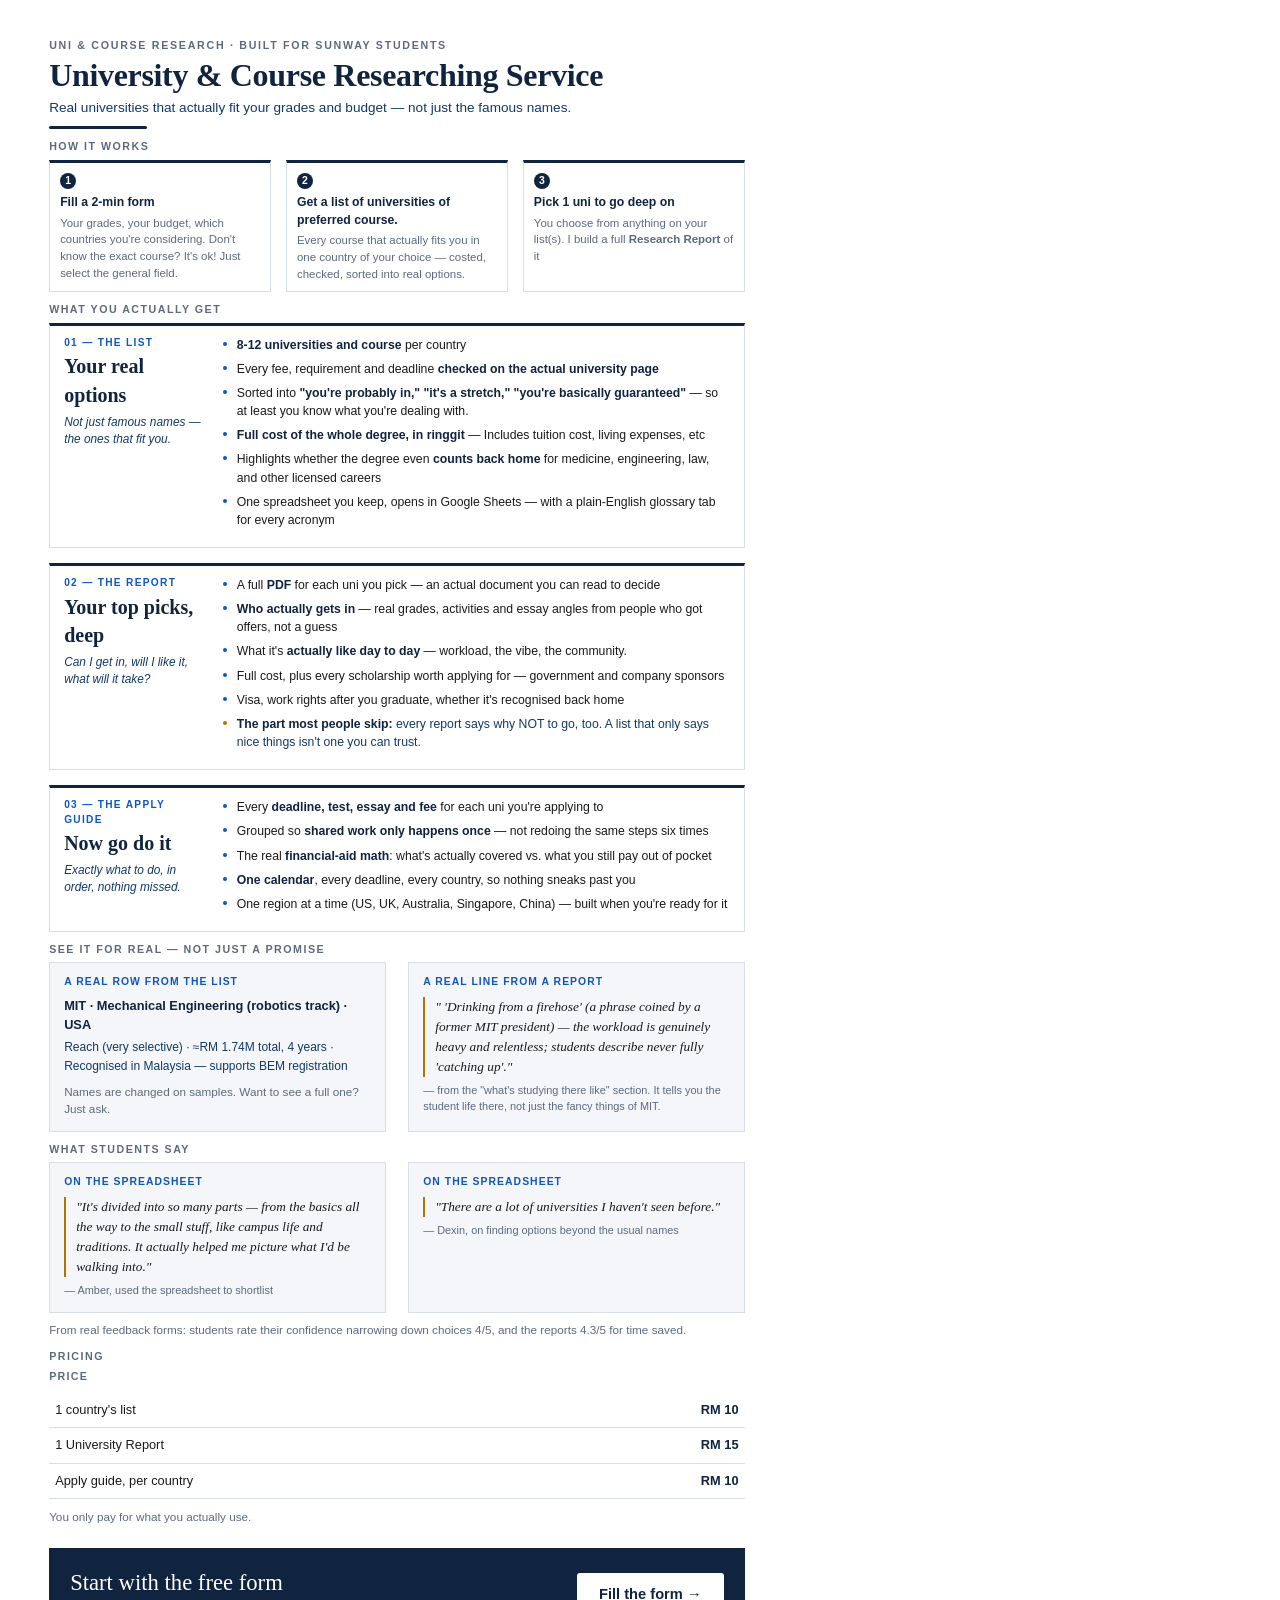
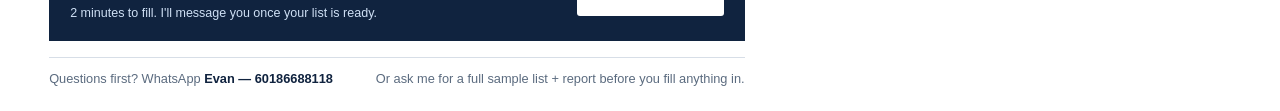
==== sales/pitch/university-research-service-poster.html @ edc5aa47 "updated my posters" ====
<!DOCTYPE html>
<html lang="en">

<head>
  <meta charset="utf-8">
  <title>Where should I actually apply?</title>
  <style>
    @page {
      size: A4;
      margin: 0;
    }

    * {
      margin: 0;
      padding: 0;
      box-sizing: border-box;
    }

    :root {
      --navy: #10233f;
      --navy2: #123a66;
      --ink: #1a1a1a;
      --gray: #5b6b7f;
      --line: #d7dee7;
      --wash: #f4f6f9;
      --accent: #1157b8;
      --gold: #b07407;
      --free: #17784a;
      --freewash: #eaf6ef;
    }

    html,
    body {
      -webkit-print-color-adjust: exact;
      print-color-adjust: exact;
    }

    body {
      font-family: "Segoe UI", "Helvetica Neue", Arial, sans-serif;
      color: var(--ink);
      font-size: 9.4pt;
      line-height: 1.44;
    }

    .page {
      width: 210mm;
      padding: 10mm 13mm 6mm;
    }

    .serif {
      font-family: Georgia, "Times New Roman", serif;
    }

    /* header */
    .kicker {
      font-size: 8pt;
      letter-spacing: .16em;
      text-transform: uppercase;
      color: var(--gray);
      font-weight: 600;
    }

    h1 {
      font-family: Georgia, serif;
      font-size: 24pt;
      line-height: 1.08;
      color: var(--navy);
      margin: 5px 0 5px;
      letter-spacing: -.01em;
    }

    .sub {
      color: var(--navy2);
      font-size: 10.2pt;
    }

    .rule {
      height: 3px;
      width: 26mm;
      background: var(--navy);
      margin: 9px 0 0;
      border-radius: 2px;
    }

    .pagebreak {
      break-before: page;
      page-break-before: always;
    }

    .sectlabel {
      font-size: 8pt;
      letter-spacing: .14em;
      text-transform: uppercase;
      color: var(--gray);
      font-weight: 700;
      margin: 10px 0 5px;
    }

    /* how it works — 4 steps, doubles as onboarding */
    .steps {
      display: flex;
      gap: 4mm;
      margin-top: 2px;
    }

    .step {
      flex: 1;
      border: 1px solid var(--line);
      border-top: 3px solid var(--navy);
      background: #fff;
      padding: 8px 10px 9px;
    }

    .step .sn {
      display: inline-flex;
      align-items: center;
      justify-content: center;
      width: 16px;
      height: 16px;
      border-radius: 50%;
      background: var(--navy);
      color: #fff;
      font-size: 7.8pt;
      font-weight: 800;
      margin-bottom: 5px;
    }

    .step .stitle {
      font-weight: 700;
      color: var(--navy);
      font-size: 9.2pt;
      margin-bottom: 3px;
    }

    .step .sdesc {
      color: var(--gray);
      font-size: 8.6pt;
      line-height: 1.45;
    }

    .step .tag {
      display: inline-block;
      margin-top: 5px;
      font-size: 7.4pt;
      font-weight: 700;
      letter-spacing: .04em;
      padding: 1.5px 6px;
      border-radius: 3px;
    }

    .step .tag.free {
      background: var(--freewash);
      color: var(--free);
    }

    .step .tag.paid {
      background: var(--wash);
      color: var(--gray);
    }

    /* products — vertical stack, full-width cards */
    .products {
      display: flex;
      flex-direction: column;
      gap: 4mm;
    }

    .prod {
      display: flex;
      gap: 5mm;
      border: 1px solid var(--line);
      border-top: 3px solid var(--navy);
      background: #fff;
      padding: 10px 14px 12px;
      break-inside: avoid;
    }

    .prod .trail {
      flex: 0 0 21%;
    }

    .prod .pnum {
      font-size: 7.6pt;
      font-weight: 800;
      letter-spacing: .13em;
      text-transform: uppercase;
      color: var(--accent);
    }

    .prod h3 {
      font-family: Georgia, serif;
      font-size: 15pt;
      color: var(--navy);
      margin: 2px 0 4px;
    }

    .prod .one {
      color: var(--navy2);
      font-size: 8.9pt;
      font-style: italic;
    }

    .prod ul {
      flex: 1;
      list-style: none;
    }

    .prod li {
      position: relative;
      padding-left: 14px;
      margin-bottom: 6px;
      font-size: 9.2pt;
      line-height: 1.48;
      break-inside: avoid;
    }

    .prod li::before {
      content: "";
      position: absolute;
      left: 0;
      top: 6px;
      width: 4px;
      height: 4px;
      background: var(--accent);
      border-radius: 50%;
    }

    .prod li b {
      color: var(--navy);
    }

    .prod li.honest {
      color: var(--navy2);
    }

    .prod li.honest::before {
      background: var(--gold);
    }

    /* real examples */
    .examples {
      display: flex;
      gap: 6mm;
      margin-top: 4px;
    }

    .exbox {
      flex: 1;
      border: 1px solid var(--line);
      background: var(--wash);
      padding: 12px 14px 13px;
    }

    .exbox .extag {
      font-size: 7.8pt;
      font-weight: 800;
      letter-spacing: .1em;
      text-transform: uppercase;
      color: var(--accent);
      margin-bottom: 7px;
    }

    .exbox .row1 {
      font-size: 9.6pt;
      color: var(--navy);
      font-weight: 700;
    }

    .exbox .row2 {
      font-size: 9pt;
      color: var(--navy2);
      margin-top: 4px;
      line-height: 1.55;
    }

    .exbox blockquote {
      font-family: Georgia, serif;
      font-style: italic;
      font-size: 10pt;
      color: var(--ink);
      border-left: 2px solid var(--gold);
      padding-left: 10px;
      margin: 6px 0 6px;
      line-height: 1.5;
    }

    .exbox .who {
      font-size: 8.2pt;
      color: var(--gray);
    }

    .askme {
      margin-top: 9px;
      font-size: 8.8pt;
      color: var(--gray);
    }

    /* pricing */
    .price-wrap {
      display: flex;
      gap: 8mm;
      align-items: stretch;
      margin-top: 4px;
    }

    .price-free {
      flex: 0 0 40%;
      background: var(--freewash);
      border: 1px solid #bfe3cf;
      border-top: 3px solid var(--free);
      padding: 13px 16px;
    }

    .price-free .ptag {
      font-size: 8pt;
      font-weight: 800;
      letter-spacing: .12em;
      text-transform: uppercase;
      color: var(--free);
    }

    .price-free .pbig {
      font-family: Georgia, serif;
      font-size: 17pt;
      color: var(--navy);
      margin: 4px 0 8px;
    }

    .price-free ul {
      list-style: none;
      font-size: 9.4pt;
    }

    .price-free li {
      padding-left: 14px;
      position: relative;
      margin-bottom: 6px;
    }

    .price-free li::before {
      content: "✓";
      position: absolute;
      left: 0;
      color: var(--free);
      font-weight: 800;
      font-size: 8pt;
    }

    table.topup {
      flex: 1;
      border-collapse: collapse;
      font-size: 9.6pt;
      align-self: center;
    }

    table.topup caption {
      text-align: left;
      font-size: 8pt;
      font-weight: 800;
      letter-spacing: .12em;
      text-transform: uppercase;
      color: var(--gray);
      margin-bottom: 8px;
    }

    table.topup td {
      padding: 8px 6px;
      border-bottom: 1px solid var(--line);
    }

    table.topup td:last-child {
      text-align: right;
      font-weight: 700;
      color: var(--navy);
      white-space: nowrap;
    }

    .price-note {
      margin-top: 10px;
      font-size: 8.8pt;
      color: var(--gray);
      grid-column: 1 / -1;
    }

    /* CTA */
    .cta {
      margin-top: 22px;
      border: 1.5px solid var(--navy);
      background: var(--navy);
      padding: 18px 20px;
      display: flex;
      align-items: center;
      justify-content: space-between;
      gap: 14px;
    }

    .cta a {
      color: #fff;
      text-decoration: none;
    }

    .cta .ctatext {
      color: #fff;
    }

    .cta .ctatext .big {
      font-family: Georgia, serif;
      font-size: 17pt;
      display: block;
    }

    .cta .ctatext .small {
      font-size: 9.4pt;
      color: #cfe0f5;
      display: block;
      margin-top: 4px;
    }

    .cta .btn {
      background: #fff;
      color: var(--navy);
      font-weight: 800;
      font-size: 11pt;
      padding: 11px 22px;
      border-radius: 3px;
      white-space: nowrap;
    }

    .foot {
      margin-top: 16px;
      padding-top: 12px;
      border-top: 1px solid var(--line);
      font-size: 9.6pt;
      color: var(--gray);
      display: flex;
      justify-content: space-between;
    }

    .foot b {
      color: var(--navy);
    }

    .foot a {
      color: var(--accent);
      text-decoration: none;
    }
  </style>
</head>

<body>
  <div class="page">

    <div class="kicker">Uni &amp; course research · built for Sunway Students</div>
    <h1>University & Course Researching Service</h1>
    <div class="sub">Real universities that actually fit your grades and budget — not just the famous
      names.</div>
    <div class="rule"></div>

    <div class="sectlabel">How it works</div>
    <div class="steps">
      <div class="step">
        <div class="sn">1</div>
        <div class="stitle">Fill a 2-min form</div>
        <div class="sdesc">Your grades, your budget, which countries you're considering. Don't know the exact course?
          It's ok! Just select the general field.
        </div>
      </div>
      <div class="step">
        <div class="sn">2</div>
        <div class="stitle">Get a list of universities of preferred course.</div>
        <div class="sdesc">Every course that actually fits you in one country of your choice — costed,
          checked, sorted into real options.</div>
      </div>
      <div class="step">
        <div class="sn">3</div>
        <div class="stitle">Pick 1 uni to go deep on</div>
        <div class="sdesc">You choose from anything on your list(s). I build a full <b>Research Report</b> of it</div>
      </div>
    </div>

    <div class="sectlabel">What you actually get</div>
    <div class="products">

      <div class="prod">
        <div class="trail">
          <div class="pnum">01 — The List</div>
          <h3>Your real options</h3>
          <div class="one">Not just famous names — the ones that fit you.</div>
        </div>
        <ul>
          <li><b>8-12 universities and course</b> per country</li>
          <li>Every fee, requirement and deadline <b>checked on the actual university page</b></li>
          <li>Sorted into <b>"you're probably in," "it's a stretch," "you're basically guaranteed"</b> —
            so at least you know what you're dealing with.</li>
          <li><b>Full cost of the whole degree, in ringgit</b> — Includes tuition cost, living expenses, etc</li>
          <li>Highlights whether the degree even <b>counts back home</b> for medicine, engineering, law, and
            other licensed careers</li>
          <li>One spreadsheet you keep, opens in Google Sheets — with a plain-English glossary tab for
            every acronym</li>
        </ul>
      </div>

      <div class="prod">
        <div class="trail">
          <div class="pnum">02 — The Report</div>
          <h3>Your top picks, deep</h3>
          <div class="one">Can I get in, will I like it, what will it take?</div>
        </div>
        <ul>
          <li>A full <b>PDF</b> for each uni you pick — an actual document you
            can read to decide</li>
          <li><b>Who actually gets in</b> — real grades, activities and essay angles from people who
            got offers, not a guess</li>
          <li>What it's <b>actually like day to day</b> — workload, the vibe, the community. </li>
          <li>Full cost, plus every scholarship worth applying for — government and company sponsors</li>
          <li>Visa, work rights after you graduate, whether it's recognised back home</li>
          <li class="honest"><b>The part most people skip:</b> every report says why NOT to go, too. A
            list that only says nice things isn't one you can trust.</li>
        </ul>
      </div>

      <div class="prod">
        <div class="trail">
          <div class="pnum">03 — The Apply Guide</div>
          <h3>Now go do it</h3>
          <div class="one">Exactly what to do, in order, nothing missed.</div>
        </div>
        <ul>
          <li>Every <b>deadline, test, essay and fee</b> for each uni you're applying to</li>
          <li>Grouped so <b>shared work only happens once</b> — not redoing the same steps six times</li>
          <li>The real <b>financial-aid math</b>: what's actually covered vs. what you still pay out of
            pocket</li>
          <li><b>One calendar</b>, every deadline, every country, so nothing sneaks past you</li>
          <li>One region at a time (US, UK, Australia, Singapore, China) — built when you're ready for
            it</li>
        </ul>
      </div>

    </div>

    <div class="sectlabel pagebreak">See it for real — not just a promise</div>
    <div class="examples">
      <div class="exbox">
        <div class="extag">A real row from the list</div>
        <div class="row1">MIT · Mechanical Engineering (robotics track) · USA</div>
        <div class="row2">Reach (very selective) · ≈RM 1.74M total, 4 years · Recognised in Malaysia —
          supports BEM registration</div>
        <div class="askme">Names are changed on samples. Want to see a full one? Just ask.</div>
      </div>
      <div class="exbox">
        <div class="extag">A real line from a report</div>
        <blockquote>" 'Drinking from a firehose' (a phrase coined by a former MIT president) — the
          workload is genuinely heavy and relentless; students describe never fully 'catching up'."</blockquote>
        <div class="who">— from the "what's studying there like" section. It tells you the student life there, not
          just the fancy things of MIT.</div>
      </div>
    </div>

    <div class="sectlabel">What students say</div>
    <div class="examples">
      <div class="exbox">
        <div class="extag">On the spreadsheet</div>
        <blockquote>"It's divided into so many parts — from the basics all the way to the small
          stuff, like campus life and traditions. It actually helped me picture what I'd be walking
          into."</blockquote>
        <div class="who">— Amber, used the spreadsheet to shortlist</div>
      </div>
      <div class="exbox">
        <div class="extag">On the spreadsheet</div>
        <blockquote>"There are a lot of universities I haven't seen before."</blockquote>
        <div class="who">— Dexin, on finding options beyond the usual names</div>
      </div>
    </div>
    <div class="askme">From real feedback forms: students rate their confidence narrowing down
      choices 4/5, and the reports 4.3/5 for time saved.</div>

    <div class="sectlabel">Pricing</div>
    <div class="price-wrap">
      <table class="topup">
        <caption>Price</caption>
        <tr>
          <td>1 country's list</td>
          <td>RM 10</td>
        </tr>
        <tr>
          <td>1 University Report</td>
          <td>RM 15 </td>
        </tr>
        <tr>
          <td>Apply guide, per country</td>
          <td>RM 10</td>
        </tr>
      </table>
    </div>
    <div class="price-note">You only pay for what you actually use.</div>

    <div class="cta">
      <div class="ctatext">
        <span class="big">Start with the free form</span>
        <span class="small">2 minutes to fill. I'll message you once your list is ready.</span>
      </div>
      <a class="btn"
        href="https://docs.google.com/forms/d/e/1FAIpQLSdm9Cxf48h4wC5dTIrXtHdYfvLbLitpDePYLxx8w0Y2hJ_RbA/viewform?usp=dialog">Fill
        the form →</a>
    </div>

    <div class="foot">
      <span>Questions first? WhatsApp <b>Evan — 60186688118</b></span>
      <span>Or ask me for a full sample list + report before you fill anything in.</span>
    </div>

  </div>
</body>

</html>
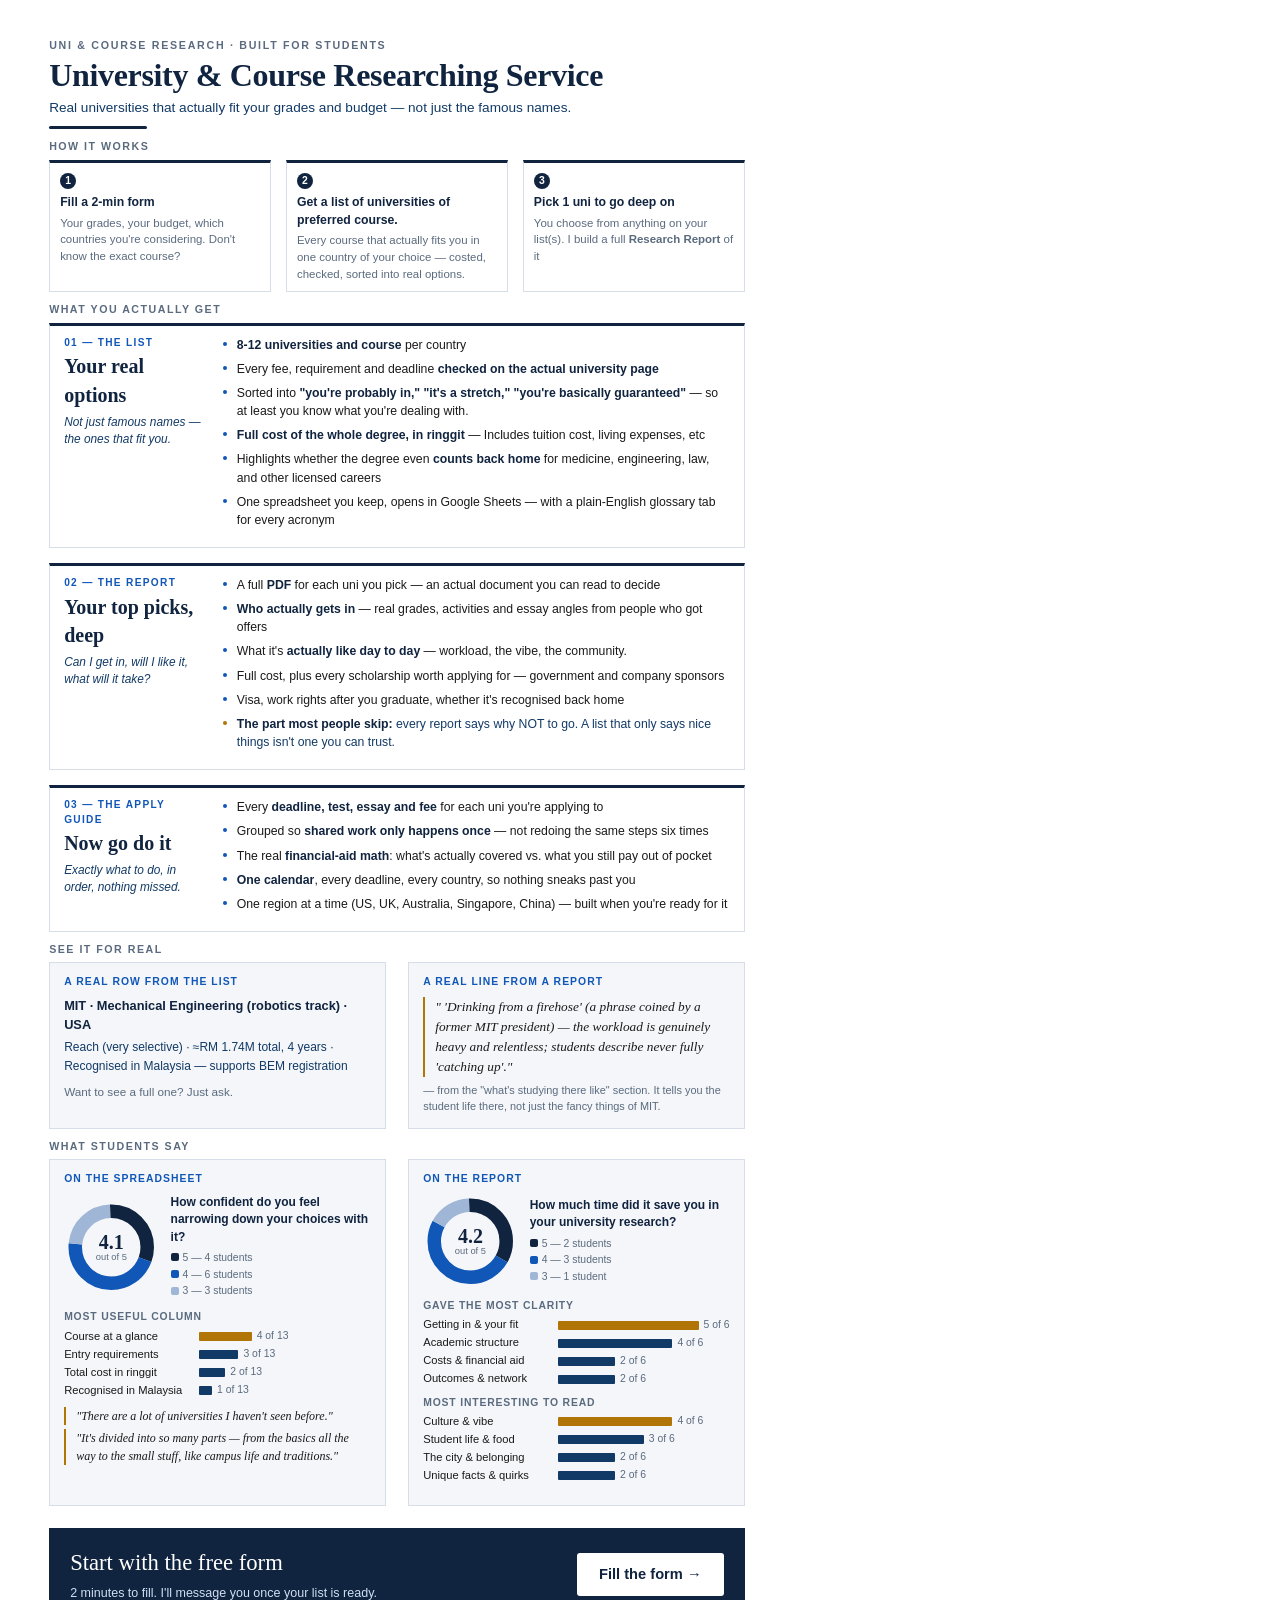
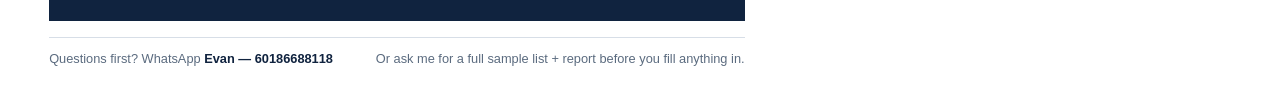
==== commit 3f4aa8ad: "updated the service poster" ====
--- a/sales/pitch/university-research-service-poster.html
+++ b/sales/pitch/university-research-service-poster.html
@@ -295,6 +295,124 @@
       color: var(--gray);
     }
 
+    /* feedback charts */
+    .fbhead {
+      display: flex;
+      align-items: center;
+      gap: 12px;
+      margin-bottom: 10px;
+    }
+
+    .donut {
+      position: relative;
+      width: 25mm;
+      height: 25mm;
+      flex: 0 0 25mm;
+    }
+
+    .donut svg {
+      width: 100%;
+      height: 100%;
+      transform: rotate(-90deg);
+    }
+
+    .donut .dval {
+      position: absolute;
+      inset: 0;
+      display: flex;
+      flex-direction: column;
+      align-items: center;
+      justify-content: center;
+      line-height: 1.05;
+    }
+
+    .donut .dval b {
+      font-family: Georgia, serif;
+      font-size: 15pt;
+      color: var(--navy);
+    }
+
+    .donut .dval span {
+      font-size: 7pt;
+      color: var(--gray);
+    }
+
+    .fbq {
+      font-size: 9pt;
+      font-weight: 700;
+      color: var(--navy);
+      margin-bottom: 4px;
+    }
+
+    .legend {
+      font-size: 7.8pt;
+      color: var(--gray);
+      line-height: 1.6;
+    }
+
+    .legend i {
+      display: inline-block;
+      width: 8px;
+      height: 8px;
+      border-radius: 2px;
+      margin-right: 4px;
+      vertical-align: -0.5px;
+    }
+
+    .bars {
+      margin-bottom: 9px;
+    }
+
+    .bars .btitle {
+      font-size: 7.8pt;
+      font-weight: 800;
+      letter-spacing: .08em;
+      text-transform: uppercase;
+      color: var(--gray);
+      margin-bottom: 4px;
+    }
+
+    .bar {
+      display: grid;
+      grid-template-columns: 42% 1fr;
+      align-items: center;
+      gap: 6px;
+      margin-bottom: 3px;
+      font-size: 8.4pt;
+    }
+
+    .bar .blabel {
+      color: var(--ink);
+      line-height: 1.2;
+    }
+
+    .bar .btrack {
+      display: flex;
+      align-items: center;
+      gap: 5px;
+    }
+
+    .bar .bfill {
+      height: 9px;
+      background: var(--navy2);
+      border-radius: 1px;
+    }
+
+    .bar.top .bfill {
+      background: var(--gold);
+    }
+
+    .bar .bnum {
+      font-size: 7.8pt;
+      color: var(--gray);
+      white-space: nowrap;
+    }
+
+    .exbox blockquote.sm {
+      font-size: 9pt;
+      margin: 4px 0;
+    }
+
     /* pricing */
     .price-wrap {
       display: flex;
@@ -450,7 +568,7 @@
 <body>
   <div class="page">
 
-    <div class="kicker">Uni &amp; course research · built for Sunway Students</div>
+    <div class="kicker">Uni &amp; course research · built for Students</div>
     <h1>University & Course Researching Service</h1>
     <div class="sub">Real universities that actually fit your grades and budget — not just the famous
       names.</div>
@@ -462,7 +580,6 @@
         <div class="sn">1</div>
         <div class="stitle">Fill a 2-min form</div>
         <div class="sdesc">Your grades, your budget, which countries you're considering. Don't know the exact course?
-          It's ok! Just select the general field.
         </div>
       </div>
       <div class="step">
@@ -510,11 +627,11 @@
           <li>A full <b>PDF</b> for each uni you pick — an actual document you
             can read to decide</li>
           <li><b>Who actually gets in</b> — real grades, activities and essay angles from people who
-            got offers, not a guess</li>
+            got offers</li>
           <li>What it's <b>actually like day to day</b> — workload, the vibe, the community. </li>
           <li>Full cost, plus every scholarship worth applying for — government and company sponsors</li>
           <li>Visa, work rights after you graduate, whether it's recognised back home</li>
-          <li class="honest"><b>The part most people skip:</b> every report says why NOT to go, too. A
+          <li class="honest"><b>The part most people skip:</b> every report says why NOT to go. A
             list that only says nice things isn't one you can trust.</li>
         </ul>
       </div>
@@ -538,14 +655,14 @@
 
     </div>
 
-    <div class="sectlabel pagebreak">See it for real — not just a promise</div>
+    <div class="sectlabel pagebreak">See it for real</div>
     <div class="examples">
       <div class="exbox">
         <div class="extag">A real row from the list</div>
         <div class="row1">MIT · Mechanical Engineering (robotics track) · USA</div>
         <div class="row2">Reach (very selective) · ≈RM 1.74M total, 4 years · Recognised in Malaysia —
           supports BEM registration</div>
-        <div class="askme">Names are changed on samples. Want to see a full one? Just ask.</div>
+        <div class="askme">Want to see a full one? Just ask.</div>
       </div>
       <div class="exbox">
         <div class="extag">A real line from a report</div>
@@ -560,39 +677,92 @@
     <div class="examples">
       <div class="exbox">
         <div class="extag">On the spreadsheet</div>
-        <blockquote>"It's divided into so many parts — from the basics all the way to the small
-          stuff, like campus life and traditions. It actually helped me picture what I'd be walking
-          into."</blockquote>
-        <div class="who">— Amber, used the spreadsheet to shortlist</div>
-      </div>
+        <div class="fbhead">
+          <div class="donut">
+            <svg viewBox="0 0 42 42">
+              <circle cx="21" cy="21" r="16" fill="none" stroke="#e3e8ef" stroke-width="6" />
+              <circle cx="21" cy="21" r="16" fill="none" stroke="#10233f" stroke-width="6" pathLength="100"
+                stroke-dasharray="30.77 69.23" stroke-dashoffset="0" />
+              <circle cx="21" cy="21" r="16" fill="none" stroke="#1157b8" stroke-width="6" pathLength="100"
+                stroke-dasharray="46.15 53.85" stroke-dashoffset="-30.77" />
+              <circle cx="21" cy="21" r="16" fill="none" stroke="#9fb6d6" stroke-width="6" pathLength="100"
+                stroke-dasharray="23.08 76.92" stroke-dashoffset="-76.92" />
+            </svg>
+            <div class="dval"><b>4.1</b><span>out of 5</span></div>
+          </div>
+          <div>
+            <div class="fbq">How confident do you feel narrowing down your choices with it?</div>
+            <div class="legend">
+              <i style="background:#10233f"></i>5 — 4 students<br>
+              <i style="background:#1157b8"></i>4 — 6 students<br>
+              <i style="background:#9fb6d6"></i>3 — 3 students
+            </div>
+          </div>
+        </div>
+        <div class="bars">
+          <div class="btitle">Most useful column</div>
+          <div class="bar top"><span class="blabel">Course at a glance</span><span class="btrack"><span class="bfill"
+                style="width:30.8%"></span><span class="bnum">4 of 13</span></span></div>
+          <div class="bar"><span class="blabel">Entry requirements</span><span class="btrack"><span class="bfill"
+                style="width:23.1%"></span><span class="bnum">3 of 13</span></span></div>
+          <div class="bar"><span class="blabel">Total cost in ringgit</span><span class="btrack"><span class="bfill"
+                style="width:15.4%"></span><span class="bnum">2 of 13</span></span></div>
+          <div class="bar"><span class="blabel">Recognised in Malaysia</span><span class="btrack"><span class="bfill"
+                style="width:7.7%"></span><span class="bnum">1 of 13</span></span></div>
+        </div>
+        <blockquote class="sm">"There are a lot of universities I haven't seen before."</blockquote>
+        <blockquote class="sm">"It's divided into so many parts — from the basics all the way to the small
+          stuff, like campus life and traditions."</blockquote>
+      </div>
+
       <div class="exbox">
-        <div class="extag">On the spreadsheet</div>
-        <blockquote>"There are a lot of universities I haven't seen before."</blockquote>
-        <div class="who">— Dexin, on finding options beyond the usual names</div>
+        <div class="extag">On the report</div>
+        <div class="fbhead">
+          <div class="donut">
+            <svg viewBox="0 0 42 42">
+              <circle cx="21" cy="21" r="16" fill="none" stroke="#e3e8ef" stroke-width="6" />
+              <circle cx="21" cy="21" r="16" fill="none" stroke="#10233f" stroke-width="6" pathLength="100"
+                stroke-dasharray="33.33 66.67" stroke-dashoffset="0" />
+              <circle cx="21" cy="21" r="16" fill="none" stroke="#1157b8" stroke-width="6" pathLength="100"
+                stroke-dasharray="50 50" stroke-dashoffset="-33.33" />
+              <circle cx="21" cy="21" r="16" fill="none" stroke="#9fb6d6" stroke-width="6" pathLength="100"
+                stroke-dasharray="16.67 83.33" stroke-dashoffset="-83.33" />
+            </svg>
+            <div class="dval"><b>4.2</b><span>out of 5</span></div>
+          </div>
+          <div>
+            <div class="fbq">How much time did it save you in your university research?</div>
+            <div class="legend">
+              <i style="background:#10233f"></i>5 — 2 students<br>
+              <i style="background:#1157b8"></i>4 — 3 students<br>
+              <i style="background:#9fb6d6"></i>3 — 1 student
+            </div>
+          </div>
+        </div>
+        <div class="bars">
+          <div class="btitle">Gave the most clarity</div>
+          <div class="bar top"><span class="blabel">Getting in &amp; your fit</span><span class="btrack"><span
+                class="bfill" style="width:83.3%"></span><span class="bnum">5 of 6</span></span></div>
+          <div class="bar"><span class="blabel">Academic structure</span><span class="btrack"><span class="bfill"
+                style="width:66.7%"></span><span class="bnum">4 of 6</span></span></div>
+          <div class="bar"><span class="blabel">Costs &amp; financial aid</span><span class="btrack"><span class="bfill"
+                style="width:33.3%"></span><span class="bnum">2 of 6</span></span></div>
+          <div class="bar"><span class="blabel">Outcomes &amp; network</span><span class="btrack"><span class="bfill"
+                style="width:33.3%"></span><span class="bnum">2 of 6</span></span></div>
+        </div>
+        <div class="bars">
+          <div class="btitle">Most interesting to read</div>
+          <div class="bar top"><span class="blabel">Culture &amp; vibe</span><span class="btrack"><span class="bfill"
+                style="width:66.7%"></span><span class="bnum">4 of 6</span></span></div>
+          <div class="bar"><span class="blabel">Student life &amp; food</span><span class="btrack"><span class="bfill"
+                style="width:50%"></span><span class="bnum">3 of 6</span></span></div>
+          <div class="bar"><span class="blabel">The city &amp; belonging</span><span class="btrack"><span class="bfill"
+                style="width:33.3%"></span><span class="bnum">2 of 6</span></span></div>
+          <div class="bar"><span class="blabel">Unique facts &amp; quirks</span><span class="btrack"><span class="bfill"
+                style="width:33.3%"></span><span class="bnum">2 of 6</span></span></div>
+        </div>
       </div>
     </div>
-    <div class="askme">From real feedback forms: students rate their confidence narrowing down
-      choices 4/5, and the reports 4.3/5 for time saved.</div>
-
-    <div class="sectlabel">Pricing</div>
-    <div class="price-wrap">
-      <table class="topup">
-        <caption>Price</caption>
-        <tr>
-          <td>1 country's list</td>
-          <td>RM 10</td>
-        </tr>
-        <tr>
-          <td>1 University Report</td>
-          <td>RM 15 </td>
-        </tr>
-        <tr>
-          <td>Apply guide, per country</td>
-          <td>RM 10</td>
-        </tr>
-      </table>
-    </div>
-    <div class="price-note">You only pay for what you actually use.</div>
 
     <div class="cta">
       <div class="ctatext">
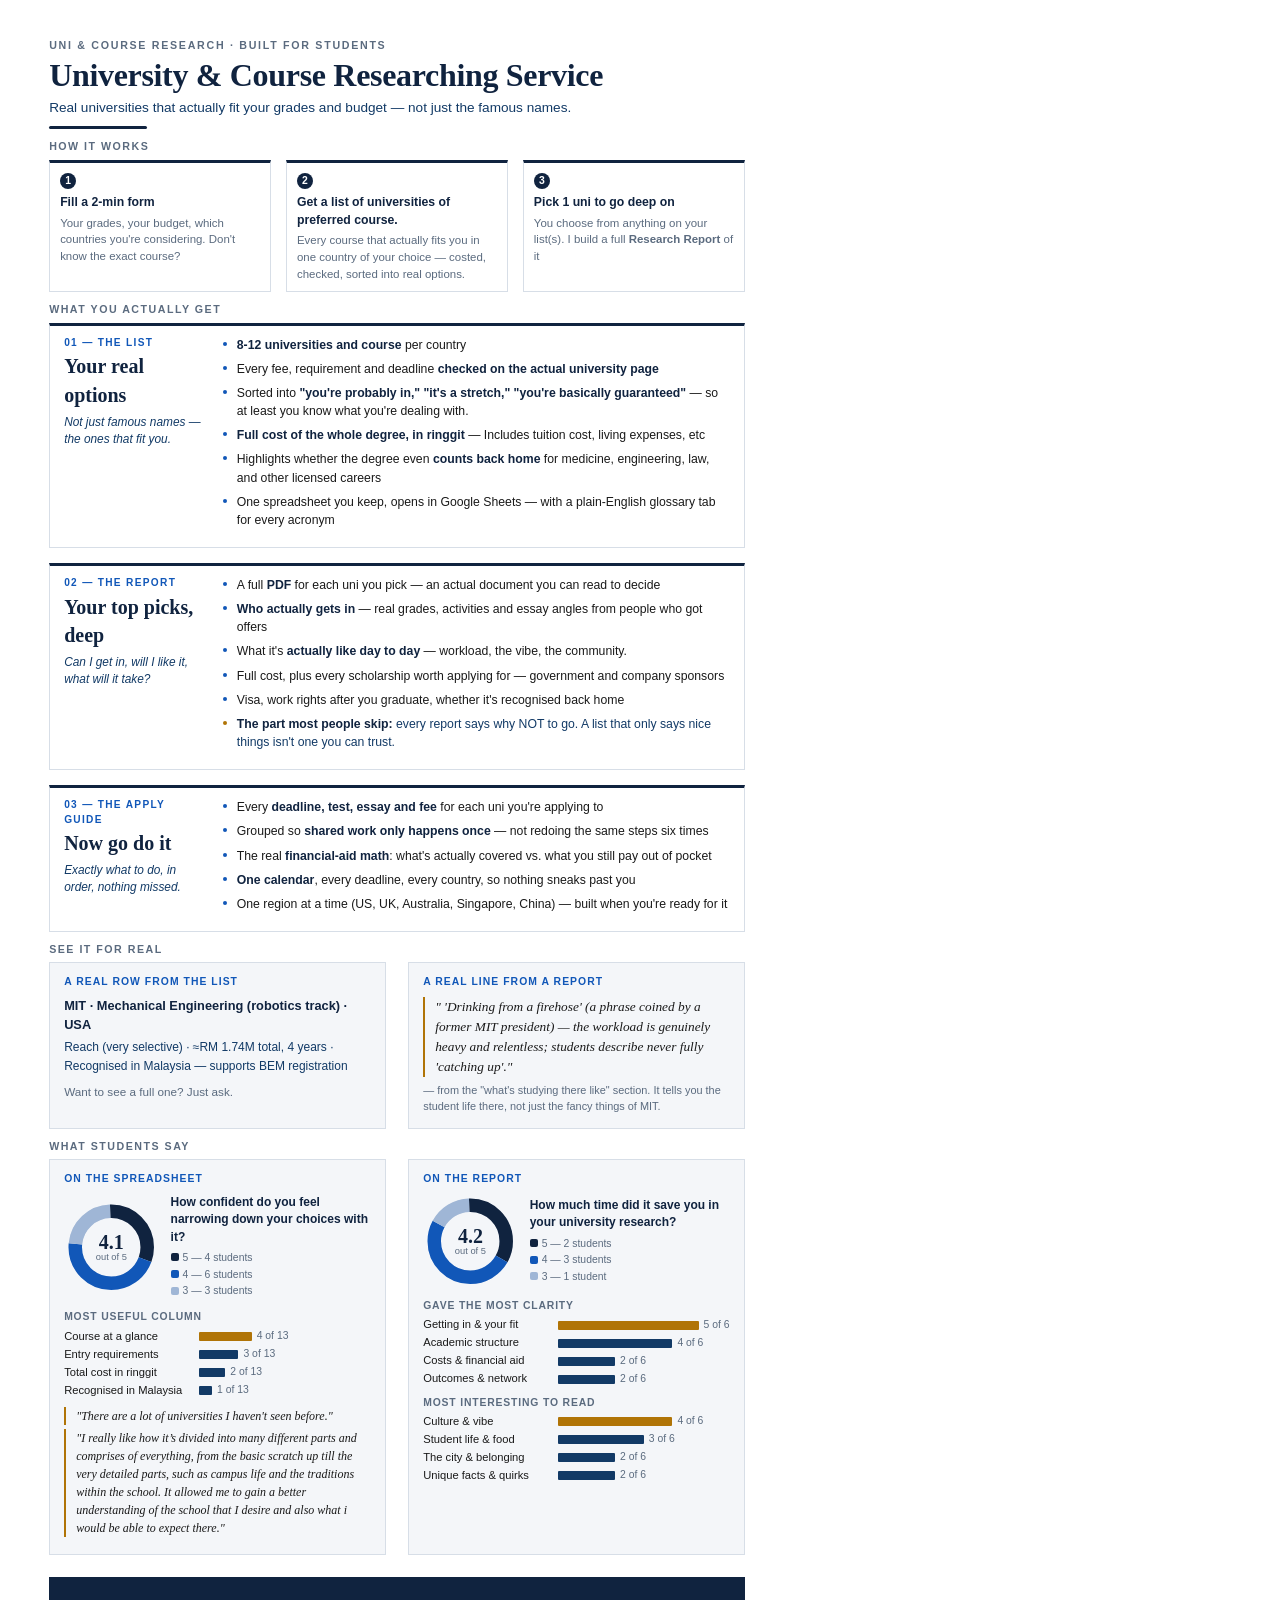
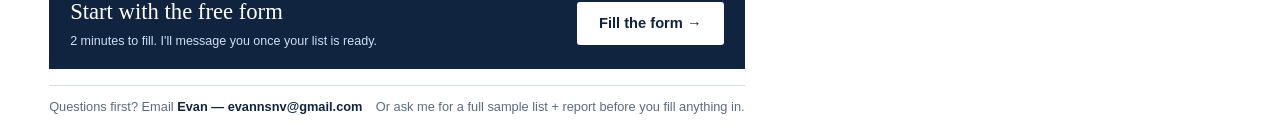
==== commit 3caedbcb: "updated my university research service poster" ====
--- a/sales/pitch/university-research-service-poster.html
+++ b/sales/pitch/university-research-service-poster.html
@@ -711,8 +711,10 @@
                 style="width:7.7%"></span><span class="bnum">1 of 13</span></span></div>
         </div>
         <blockquote class="sm">"There are a lot of universities I haven't seen before."</blockquote>
-        <blockquote class="sm">"It's divided into so many parts — from the basics all the way to the small
-          stuff, like campus life and traditions."</blockquote>
+        <blockquote class="sm">"I really like how it’s divided into many different parts and comprises of everything,
+          from the basic scratch up till the very detailed parts, such as campus life and the traditions within the
+          school. It allowed me to gain a better understanding of the school that I desire and also what i would be able
+          to expect there."</blockquote>
       </div>
 
       <div class="exbox">
@@ -775,7 +777,7 @@
     </div>
 
     <div class="foot">
-      <span>Questions first? WhatsApp <b>Evan — 60186688118</b></span>
+      <span>Questions first? Email <b>Evan — evannsnv@gmail.com</b></span>
       <span>Or ask me for a full sample list + report before you fill anything in.</span>
     </div>
 
